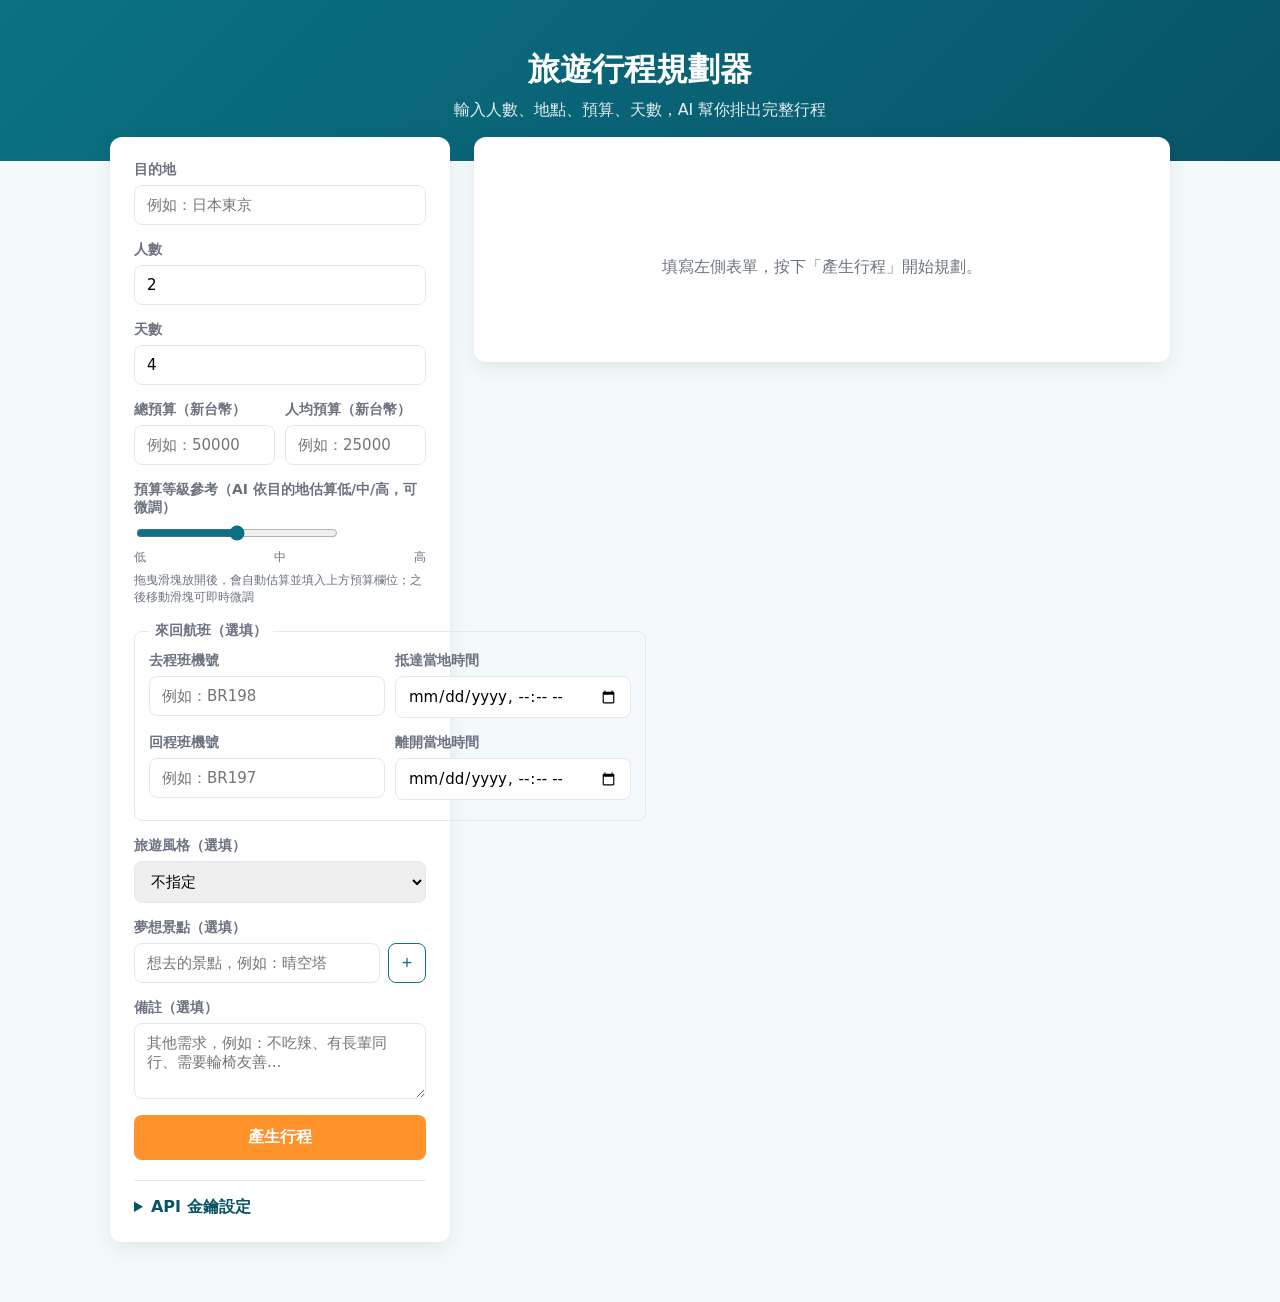
==== index.html @ 23a7dadb "Initial commit: travel itinerary planner" ====
<!DOCTYPE html>
<html lang="zh-Hant">
<head>
<meta charset="UTF-8" />
<meta name="viewport" content="width=device-width, initial-scale=1.0" />
<title>旅遊行程規劃器</title>
<link rel="stylesheet" href="style.css" />
</head>
<body>
  <header class="hero">
    <h1>旅遊行程規劃器</h1>
    <p>輸入人數、地點、預算、天數，AI 幫你排出完整行程</p>
  </header>

  <main class="container">
    <section class="panel form-panel">
      <form id="trip-form">
        <div class="field">
          <label for="destination">目的地</label>
          <input type="text" id="destination" placeholder="例如：日本東京" required />
        </div>

        <div class="field">
          <label for="people">人數</label>
          <input type="number" id="people" min="1" value="2" required />
        </div>

        <div class="field">
          <label for="days">天數</label>
          <input type="number" id="days" min="1" value="4" required />
        </div>

        <div class="field-row">
          <div class="field">
            <label for="budget">總預算（新台幣）</label>
            <input type="number" id="budget" min="0" step="1000" placeholder="例如：50000" required />
          </div>
          <div class="field">
            <label for="budget-per-person">人均預算（新台幣）</label>
            <input type="number" id="budget-per-person" min="0" step="100" placeholder="例如：25000" />
          </div>
        </div>

        <div class="field">
          <label for="budget-level">預算等級參考（AI 依目的地估算低/中/高，可微調）</label>
          <div class="slider-row">
            <input type="range" id="budget-level" min="0" max="100" step="1" value="50" />
            <span id="budget-level-live" class="slider-live"></span>
          </div>
          <div class="slider-labels">
            <span>低</span>
            <span>中</span>
            <span>高</span>
          </div>
          <div id="budget-level-status" class="hint-small">拖曳滑塊放開後，會自動估算並填入上方預算欄位；之後移動滑塊可即時微調</div>
        </div>

        <fieldset class="field-group">
          <legend>來回航班（選填）</legend>
          <div class="field-row">
            <div class="field">
              <label for="outbound-flight">去程班機號</label>
              <input type="text" id="outbound-flight" placeholder="例如：BR198" />
            </div>
            <div class="field">
              <label for="outbound-arrival">抵達當地時間</label>
              <input type="datetime-local" id="outbound-arrival" />
            </div>
          </div>
          <div class="field-row">
            <div class="field">
              <label for="return-flight">回程班機號</label>
              <input type="text" id="return-flight" placeholder="例如：BR197" />
            </div>
            <div class="field">
              <label for="return-departure">離開當地時間</label>
              <input type="datetime-local" id="return-departure" />
            </div>
          </div>
        </fieldset>

        <div class="field">
          <label for="style">旅遊風格（選填）</label>
          <select id="style">
            <option value="">不指定</option>
            <option value="放鬆度假">放鬆度假</option>
            <option value="美食探索">美食探索</option>
            <option value="文化古蹟">文化古蹟</option>
            <option value="親子出遊">親子出遊</option>
            <option value="購物血拼">購物血拼</option>
            <option value="自然戶外">自然戶外</option>
            <option value="其他">其他</option>
          </select>
          <input type="text" id="style-other" class="style-other" placeholder="請輸入自訂旅遊風格" hidden />
        </div>

        <div class="field">
          <label>夢想景點（選填）</label>
          <div id="dream-spots-list">
            <div class="dream-spot-row">
              <input type="text" class="dream-spot-input" placeholder="想去的景點，例如：晴空塔" />
              <button type="button" class="add-spot-btn" aria-label="新增夢想景點">+</button>
            </div>
          </div>
        </div>

        <div class="field">
          <label for="notes">備註（選填）</label>
          <textarea id="notes" rows="3" placeholder="其他需求，例如：不吃辣、有長輩同行、需要輪椅友善..."></textarea>
        </div>

        <button type="submit" id="submit-btn">產生行程</button>
      </form>

      <details class="settings">
        <summary>API 金鑰設定</summary>
        <p class="hint">
          本頁面使用 Google Gemini API（免費額度）直接在瀏覽器呼叫，僅適合本機開發測試。
          金鑰只會存在你的瀏覽器 localStorage，不會上傳到任何伺服器。
          正式上線前務必改用後端代理，避免金鑰外洩。
          <br />還沒有金鑰？到
          <a href="https://aistudio.google.com/apikey" target="_blank" rel="noopener">Google AI Studio</a>
          免費註冊並建立一組 API Key。
        </p>
        <div class="field">
          <label for="api-key">Google Gemini API Key</label>
          <input type="password" id="api-key" placeholder="AIza..." />
        </div>
        <button type="button" id="save-key-btn">儲存金鑰</button>
        <span id="key-status" class="key-status"></span>
      </details>
    </section>

    <section class="panel result-panel">
      <div class="result-toolbar">
        <div id="status" class="status"></div>
        <button type="button" id="print-btn" class="print-btn" hidden>列印 / 另存 PDF</button>
      </div>
      <div id="itinerary" class="itinerary"></div>
    </section>
  </main>

  <script src="script.js"></script>
</body>
</html>
---- style.css ----
:root {
  --primary: #0b7285;
  --primary-dark: #085467;
  --accent: #ff922b;
  --bg: #f4f9fb;
  --card-bg: #ffffff;
  --text: #1b1f23;
  --muted: #6b7280;
  --border: #e2e8f0;
}

* {
  box-sizing: border-box;
}

body {
  margin: 0;
  font-family: "Segoe UI", "Noto Sans TC", system-ui, sans-serif;
  background: var(--bg);
  color: var(--text);
}

.hero {
  background: linear-gradient(135deg, var(--primary), var(--primary-dark));
  color: white;
  text-align: center;
  padding: 48px 20px 40px;
}

.hero h1 {
  margin: 0 0 8px;
  font-size: 32px;
}

.hero p {
  margin: 0;
  opacity: 0.9;
}

.container {
  max-width: 1100px;
  margin: -24px auto 60px;
  padding: 0 20px;
  display: grid;
  grid-template-columns: 340px 1fr;
  gap: 24px;
  align-items: start;
}

@media (max-width: 800px) {
  .container {
    grid-template-columns: 1fr;
  }
}

.panel {
  background: var(--card-bg);
  border-radius: 12px;
  box-shadow: 0 6px 20px rgba(0, 0, 0, 0.08);
  padding: 24px;
}

.field {
  margin-bottom: 16px;
  display: flex;
  flex-direction: column;
  gap: 6px;
}

.field label {
  font-size: 14px;
  font-weight: 600;
  color: var(--muted);
}

.field input,
.field select,
.field textarea {
  padding: 10px 12px;
  border: 1px solid var(--border);
  border-radius: 8px;
  font-size: 15px;
  font-family: inherit;
}

.field textarea {
  resize: vertical;
}

.field input:focus,
.field select:focus,
.field textarea:focus {
  outline: none;
  border-color: var(--primary);
}

.field input[type="range"] {
  padding: 0;
  border: none;
  accent-color: var(--primary);
}

.slider-row {
  display: flex;
  align-items: center;
  gap: 10px;
}

.slider-row input[type="range"] {
  flex: 1;
}

.slider-live {
  flex: 0 0 auto;
  min-width: 76px;
  text-align: right;
  font-size: 13px;
  font-weight: 700;
  color: var(--primary-dark);
}

.slider-labels {
  display: flex;
  justify-content: space-between;
  font-size: 12px;
  color: var(--muted);
}

.hint-small {
  font-size: 12px;
  color: var(--muted);
}

.field-group {
  border: 1px solid var(--border);
  border-radius: 8px;
  padding: 12px 14px 4px;
  margin: 0 0 16px;
}

.field-group legend {
  font-size: 14px;
  font-weight: 600;
  color: var(--muted);
  padding: 0 6px;
}

.field-row {
  display: flex;
  gap: 10px;
}

.field-row .field {
  flex: 1;
  min-width: 0;
}

.style-other {
  margin-top: 8px;
}

#dream-spots-list {
  display: flex;
  flex-direction: column;
  gap: 8px;
}

.dream-spot-row {
  display: flex;
  gap: 8px;
}

.dream-spot-row input {
  flex: 1;
  min-width: 0;
}

.add-spot-btn,
.remove-spot-btn {
  flex: 0 0 auto;
  width: 38px;
  border: 1px solid var(--primary);
  background: white;
  color: var(--primary);
  border-radius: 8px;
  font-size: 18px;
  line-height: 1;
  cursor: pointer;
}

.remove-spot-btn {
  border-color: #e03131;
  color: #e03131;
}

#submit-btn {
  width: 100%;
  padding: 12px;
  background: var(--accent);
  color: white;
  border: none;
  border-radius: 8px;
  font-size: 16px;
  font-weight: 700;
  cursor: pointer;
  transition: opacity 0.15s;
}

#submit-btn:hover {
  opacity: 0.9;
}

#submit-btn:disabled {
  opacity: 0.5;
  cursor: not-allowed;
}

.settings {
  margin-top: 20px;
  border-top: 1px solid var(--border);
  padding-top: 16px;
}

.settings summary {
  cursor: pointer;
  font-weight: 600;
  color: var(--primary-dark);
}

.settings .hint {
  font-size: 13px;
  color: var(--muted);
  line-height: 1.5;
}

#save-key-btn {
  padding: 8px 14px;
  border: 1px solid var(--primary);
  background: white;
  color: var(--primary);
  border-radius: 6px;
  cursor: pointer;
}

.key-status {
  margin-left: 10px;
  font-size: 13px;
  color: var(--muted);
}

.result-toolbar {
  display: flex;
  align-items: flex-start;
  justify-content: space-between;
  gap: 12px;
}

.status {
  min-height: 24px;
  margin-bottom: 12px;
  font-size: 14px;
  color: var(--muted);
}

.status.error {
  color: #c92a2a;
}

.print-btn {
  flex: 0 0 auto;
  padding: 8px 16px;
  background: var(--primary);
  color: white;
  border: none;
  border-radius: 8px;
  font-size: 14px;
  font-weight: 600;
  cursor: pointer;
}

.print-btn:hover {
  background: var(--primary-dark);
}

.itinerary {
  display: flex;
  flex-direction: column;
  gap: 18px;
}

.itinerary-header {
  display: flex;
  flex-wrap: wrap;
  gap: 10px;
  margin-bottom: 6px;
}

.badge {
  background: #e7f5ff;
  color: var(--primary-dark);
  padding: 4px 12px;
  border-radius: 999px;
  font-size: 13px;
  font-weight: 600;
}

.day-card {
  border: 1px solid var(--border);
  border-radius: 10px;
  padding: 18px;
}

.day-card h3 {
  margin: 0 0 10px;
  color: var(--primary-dark);
}

.day-card .day-budget {
  font-size: 13px;
  color: var(--muted);
  margin-bottom: 10px;
}

.activity {
  display: flex;
  gap: 12px;
  padding: 8px 0;
  border-top: 1px dashed var(--border);
}

.activity:first-of-type {
  border-top: none;
}

.activity .time {
  flex: 0 0 70px;
  font-weight: 600;
  color: var(--primary);
  font-size: 13px;
}

.activity .detail .name {
  font-weight: 600;
}

.activity .detail .desc {
  font-size: 13px;
  color: var(--muted);
  margin-top: 2px;
}

.activity .detail .cost {
  font-size: 12px;
  color: var(--accent);
  margin-top: 2px;
}

.summary-card {
  background: #f0faf5;
  border: 1px solid #b2f2bb;
  border-radius: 10px;
  padding: 16px 18px;
}

.summary-card h3 {
  margin: 0 0 8px;
  color: #2b8a3e;
}

.placeholder {
  color: var(--muted);
  text-align: center;
  padding: 60px 20px;
}

@media print {
  .hero,
  .form-panel,
  .result-toolbar,
  .placeholder {
    display: none !important;
  }

  body {
    background: white;
  }

  .container {
    display: block;
    margin: 0;
    padding: 0;
    max-width: 100%;
  }

  .panel.result-panel {
    box-shadow: none;
    padding: 0;
  }

  .day-card,
  .summary-card {
    break-inside: avoid;
    border: 1px solid #ccc;
  }
}
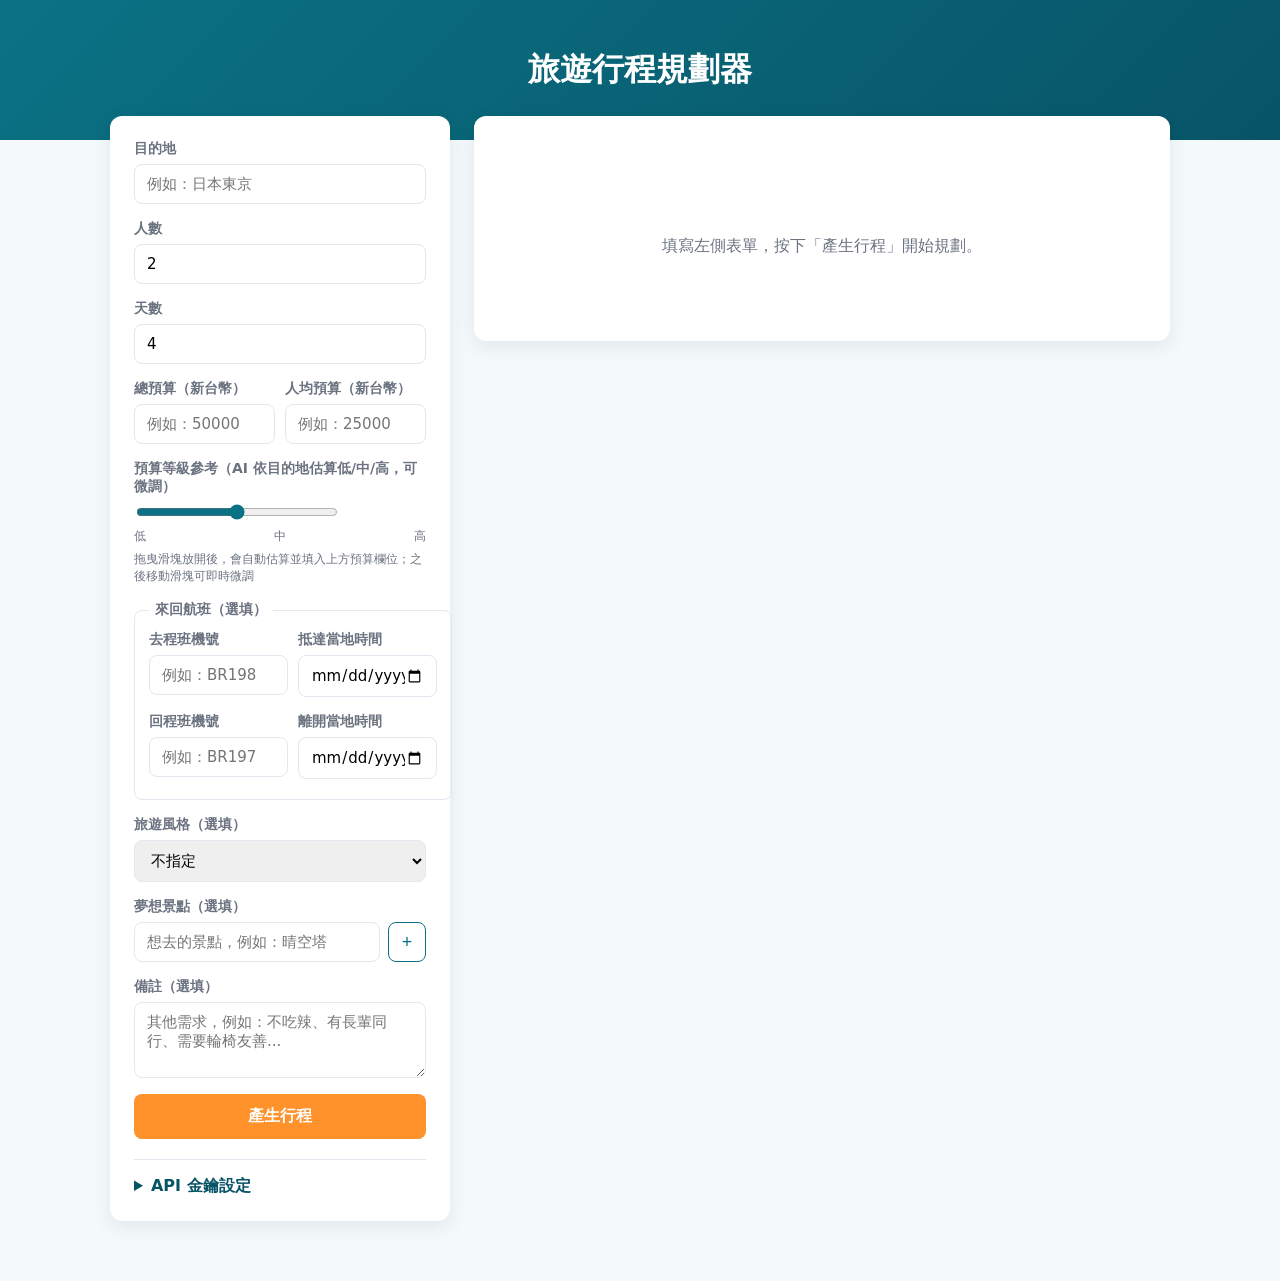
==== commit d84ed7a2: "Remove hero subtitle" ====
--- a/index.html
+++ b/index.html
@@ -9,7 +9,6 @@
 <body>
   <header class="hero">
     <h1>旅遊行程規劃器</h1>
-    <p>輸入人數、地點、預算、天數，AI 幫你排出完整行程</p>
   </header>
 
   <main class="container">
--- a/style.css
+++ b/style.css
@@ -60,6 +60,21 @@
   padding: 24px;
 }
 
+.result-panel {
+  position: sticky;
+  top: 20px;
+  max-height: calc(100vh - 40px);
+  overflow-y: auto;
+}
+
+@media (max-width: 800px) {
+  .result-panel {
+    position: static;
+    max-height: none;
+    overflow-y: visible;
+  }
+}
+
 .field {
   margin-bottom: 16px;
   display: flex;
@@ -76,6 +91,8 @@
 .field input,
 .field select,
 .field textarea {
+  width: 100%;
+  min-width: 0;
   padding: 10px 12px;
   border: 1px solid var(--border);
   border-radius: 8px;
@@ -153,6 +170,13 @@
 .field-row .field {
   flex: 1;
   min-width: 0;
+}
+
+@media (max-width: 480px) {
+  .field-row {
+    flex-direction: column;
+    gap: 0;
+  }
 }
 
 .style-other {
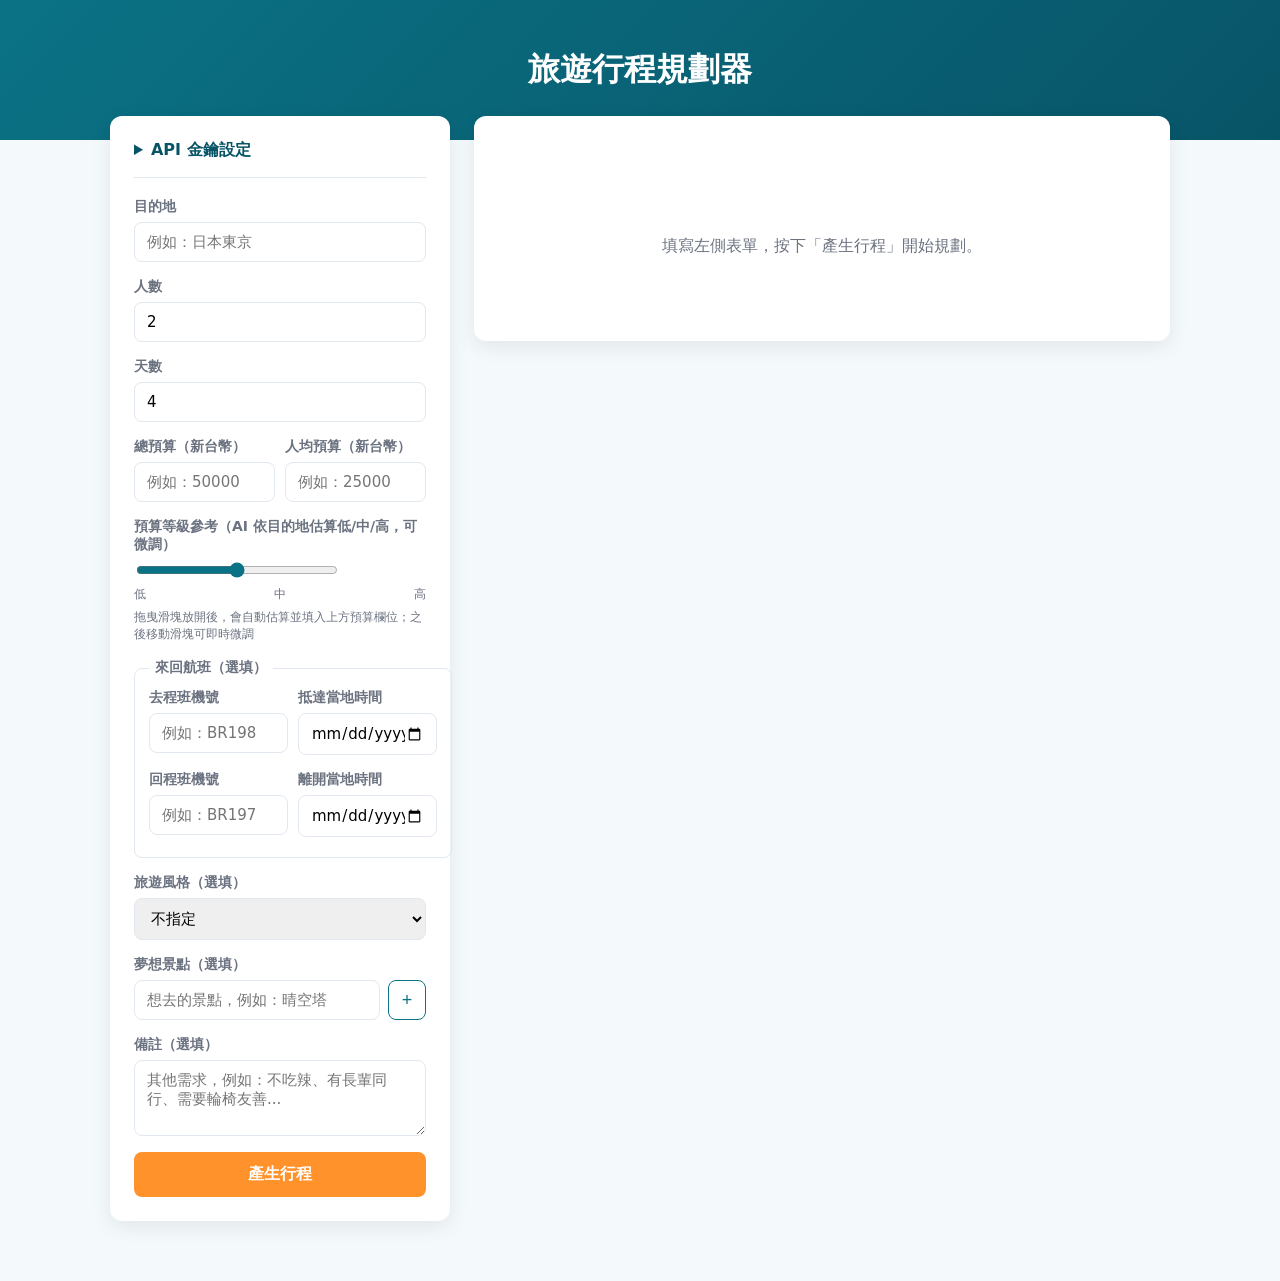
==== commit b36c1122: "Move API key settings to top of form" ====
--- a/index.html
+++ b/index.html
@@ -13,6 +13,24 @@
 
   <main class="container">
     <section class="panel form-panel">
+      <details class="settings">
+        <summary>API 金鑰設定</summary>
+        <p class="hint">
+          本頁面使用 Google Gemini API（免費額度）直接在瀏覽器呼叫，僅適合本機開發測試。
+          金鑰只會存在你的瀏覽器 localStorage，不會上傳到任何伺服器。
+          正式上線前務必改用後端代理，避免金鑰外洩。
+          <br />還沒有金鑰？到
+          <a href="https://aistudio.google.com/apikey" target="_blank" rel="noopener">Google AI Studio</a>
+          免費註冊並建立一組 API Key。
+        </p>
+        <div class="field">
+          <label for="api-key">Google Gemini API Key</label>
+          <input type="password" id="api-key" placeholder="AIza..." />
+        </div>
+        <button type="button" id="save-key-btn">儲存金鑰</button>
+        <span id="key-status" class="key-status"></span>
+      </details>
+
       <form id="trip-form">
         <div class="field">
           <label for="destination">目的地</label>
@@ -110,24 +128,6 @@
 
         <button type="submit" id="submit-btn">產生行程</button>
       </form>
-
-      <details class="settings">
-        <summary>API 金鑰設定</summary>
-        <p class="hint">
-          本頁面使用 Google Gemini API（免費額度）直接在瀏覽器呼叫，僅適合本機開發測試。
-          金鑰只會存在你的瀏覽器 localStorage，不會上傳到任何伺服器。
-          正式上線前務必改用後端代理，避免金鑰外洩。
-          <br />還沒有金鑰？到
-          <a href="https://aistudio.google.com/apikey" target="_blank" rel="noopener">Google AI Studio</a>
-          免費註冊並建立一組 API Key。
-        </p>
-        <div class="field">
-          <label for="api-key">Google Gemini API Key</label>
-          <input type="password" id="api-key" placeholder="AIza..." />
-        </div>
-        <button type="button" id="save-key-btn">儲存金鑰</button>
-        <span id="key-status" class="key-status"></span>
-      </details>
     </section>
 
     <section class="panel result-panel">
--- a/style.css
+++ b/style.css
@@ -240,9 +240,9 @@
 }
 
 .settings {
-  margin-top: 20px;
-  border-top: 1px solid var(--border);
-  padding-top: 16px;
+  margin-bottom: 20px;
+  border-bottom: 1px solid var(--border);
+  padding-bottom: 16px;
 }
 
 .settings summary {
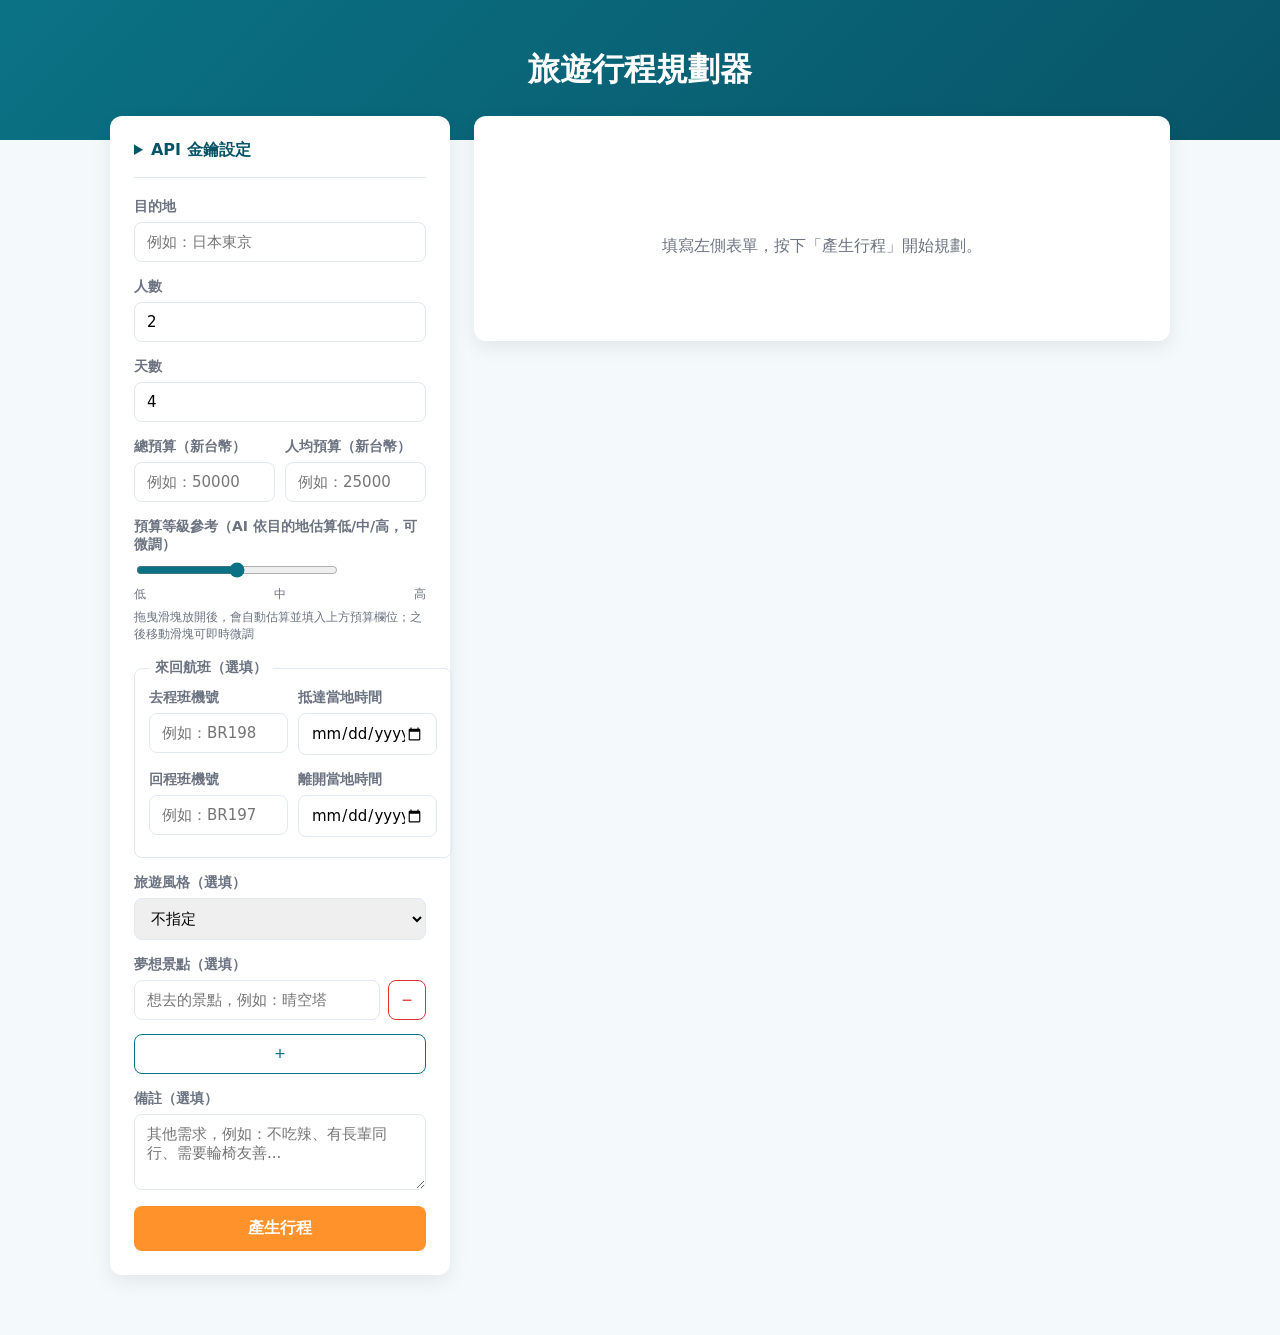
==== commit 36c8bc77: "Redesign dream spots: uniform remove buttons per row, full-width add button below list" ====
--- a/index.html
+++ b/index.html
@@ -116,9 +116,10 @@
           <div id="dream-spots-list">
             <div class="dream-spot-row">
               <input type="text" class="dream-spot-input" placeholder="想去的景點，例如：晴空塔" />
-              <button type="button" class="add-spot-btn" aria-label="新增夢想景點">+</button>
+              <button type="button" class="remove-spot-btn" aria-label="移除夢想景點">&minus;</button>
             </div>
           </div>
+          <button type="button" id="add-spot-btn" class="add-spot-btn" aria-label="新增夢想景點">+</button>
         </div>
 
         <div class="field">
--- a/style.css
+++ b/style.css
@@ -201,8 +201,6 @@
 
 .add-spot-btn,
 .remove-spot-btn {
-  flex: 0 0 auto;
-  width: 38px;
   border: 1px solid var(--primary);
   background: white;
   color: var(--primary);
@@ -213,8 +211,17 @@
 }
 
 .remove-spot-btn {
+  flex: 0 0 auto;
+  width: 38px;
   border-color: #e03131;
   color: #e03131;
+}
+
+.add-spot-btn {
+  display: block;
+  width: 100%;
+  margin-top: 8px;
+  padding: 10px 12px;
 }
 
 #submit-btn {
@@ -379,6 +386,18 @@
   margin-top: 2px;
 }
 
+.activity .detail .maps-link {
+  display: inline-block;
+  margin-top: 4px;
+  font-size: 12px;
+  color: var(--primary);
+  text-decoration: none;
+}
+
+.activity .detail .maps-link:hover {
+  text-decoration: underline;
+}
+
 .summary-card {
   background: #f0faf5;
   border: 1px solid #b2f2bb;
@@ -401,7 +420,8 @@
   .hero,
   .form-panel,
   .result-toolbar,
-  .placeholder {
+  .placeholder,
+  .maps-link {
     display: none !important;
   }
 
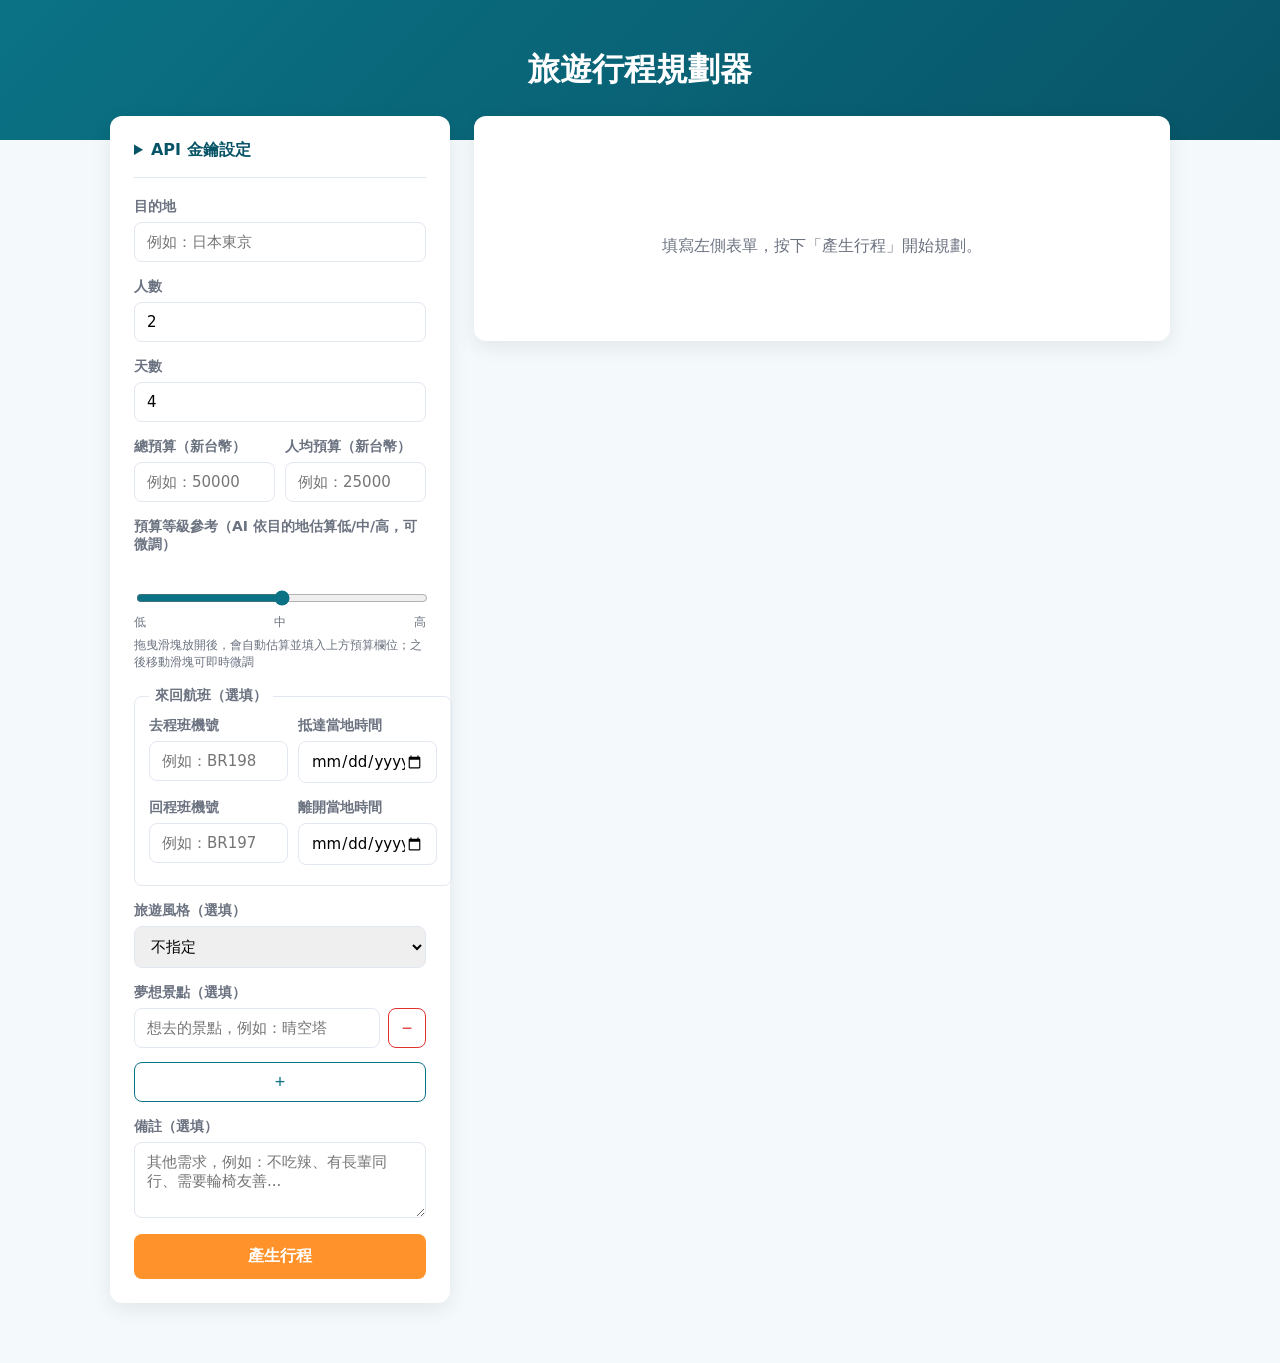
==== commit c94ea1c6: "Stack budget amount above slider instead of side-by-side" ====
--- a/index.html
+++ b/index.html
@@ -60,10 +60,8 @@
 
         <div class="field">
           <label for="budget-level">預算等級參考（AI 依目的地估算低/中/高，可微調）</label>
-          <div class="slider-row">
-            <input type="range" id="budget-level" min="0" max="100" step="1" value="50" />
-            <span id="budget-level-live" class="slider-live"></span>
-          </div>
+          <div id="budget-level-live" class="slider-live"></div>
+          <input type="range" id="budget-level" min="0" max="100" step="1" value="50" />
           <div class="slider-labels">
             <span>低</span>
             <span>中</span>
@@ -134,9 +132,17 @@
     <section class="panel result-panel">
       <div class="result-toolbar">
         <div id="status" class="status"></div>
+        <button type="button" id="cancel-btn" class="cancel-btn" hidden>取消產生</button>
         <button type="button" id="print-btn" class="print-btn" hidden>列印 / 另存 PDF</button>
       </div>
       <div id="itinerary" class="itinerary"></div>
+      <div id="revise-panel" class="revise-panel" hidden>
+        <label for="revise-input">想調整這份行程嗎？</label>
+        <div class="revise-row">
+          <input type="text" id="revise-input" placeholder="例如：把 Day2 午餐改成拉麵、減少購物行程..." />
+          <button type="button" id="revise-btn">修改行程</button>
+        </div>
+      </div>
     </section>
   </main>
 
--- a/style.css
+++ b/style.css
@@ -117,23 +117,14 @@
   accent-color: var(--primary);
 }
 
-.slider-row {
-  display: flex;
-  align-items: center;
-  gap: 10px;
-}
-
-.slider-row input[type="range"] {
-  flex: 1;
-}
-
 .slider-live {
-  flex: 0 0 auto;
-  min-width: 76px;
+  display: block;
   text-align: right;
-  font-size: 13px;
+  font-size: 15px;
   font-weight: 700;
   color: var(--primary-dark);
+  margin-bottom: 4px;
+  min-height: 1.2em;
 }
 
 .slider-labels {
@@ -313,6 +304,76 @@
   background: var(--primary-dark);
 }
 
+.cancel-btn {
+  flex: 0 0 auto;
+  padding: 8px 16px;
+  background: white;
+  color: #e03131;
+  border: 1px solid #e03131;
+  border-radius: 8px;
+  font-size: 14px;
+  font-weight: 600;
+  cursor: pointer;
+}
+
+.cancel-btn:hover {
+  background: #fff5f5;
+}
+
+.revise-panel {
+  margin-top: 20px;
+  padding-top: 16px;
+  border-top: 1px solid var(--border);
+}
+
+.revise-panel label {
+  display: block;
+  font-size: 14px;
+  font-weight: 600;
+  color: var(--muted);
+  margin-bottom: 6px;
+}
+
+.revise-row {
+  display: flex;
+  gap: 8px;
+}
+
+.revise-row input {
+  flex: 1;
+  min-width: 0;
+  padding: 10px 12px;
+  border: 1px solid var(--border);
+  border-radius: 8px;
+  font-size: 15px;
+}
+
+.revise-row input:focus {
+  outline: none;
+  border-color: var(--primary);
+}
+
+#revise-btn {
+  flex: 0 0 auto;
+  padding: 10px 18px;
+  background: var(--accent);
+  color: white;
+  border: none;
+  border-radius: 8px;
+  font-size: 14px;
+  font-weight: 700;
+  cursor: pointer;
+}
+
+#revise-btn:hover {
+  opacity: 0.9;
+}
+
+#revise-btn:disabled {
+  opacity: 0.5;
+  cursor: not-allowed;
+}
+
 .itinerary {
   display: flex;
   flex-direction: column;
@@ -421,6 +482,7 @@
   .form-panel,
   .result-toolbar,
   .placeholder,
+  .revise-panel,
   .maps-link {
     display: none !important;
   }
